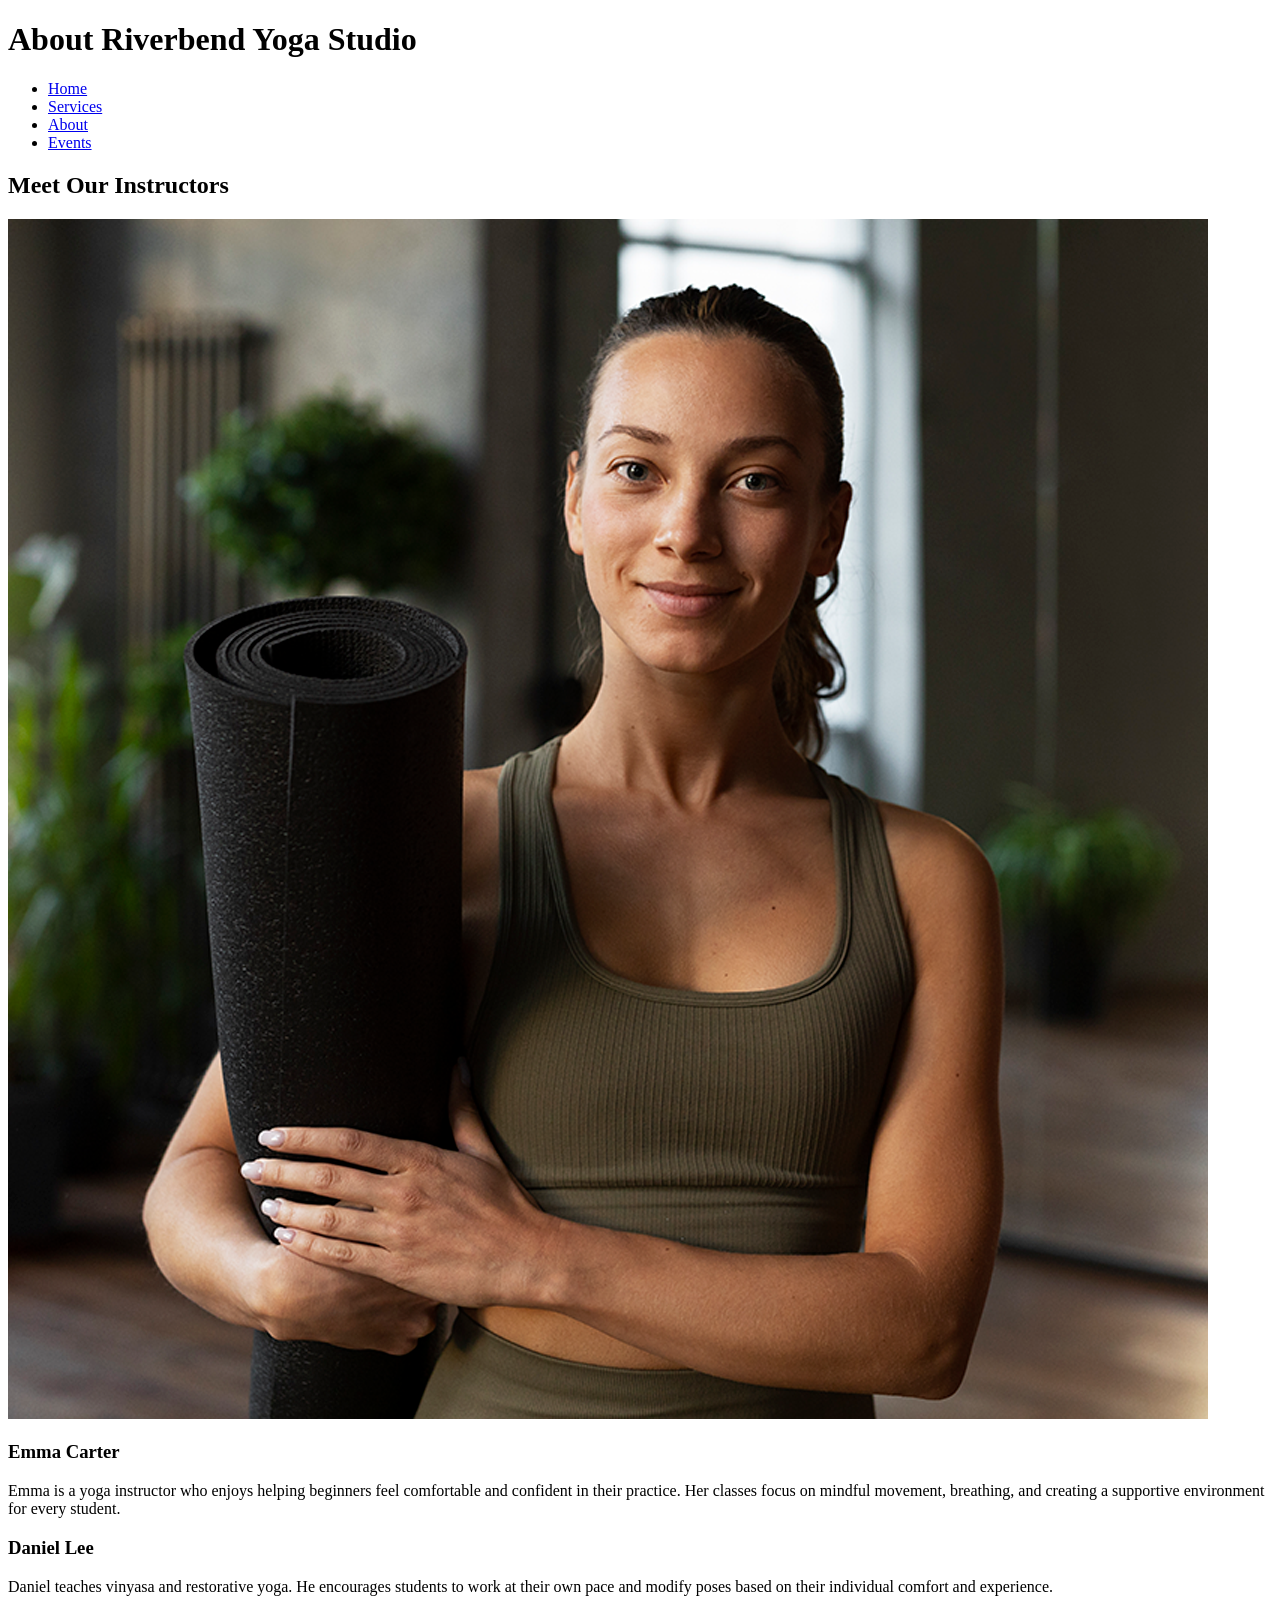
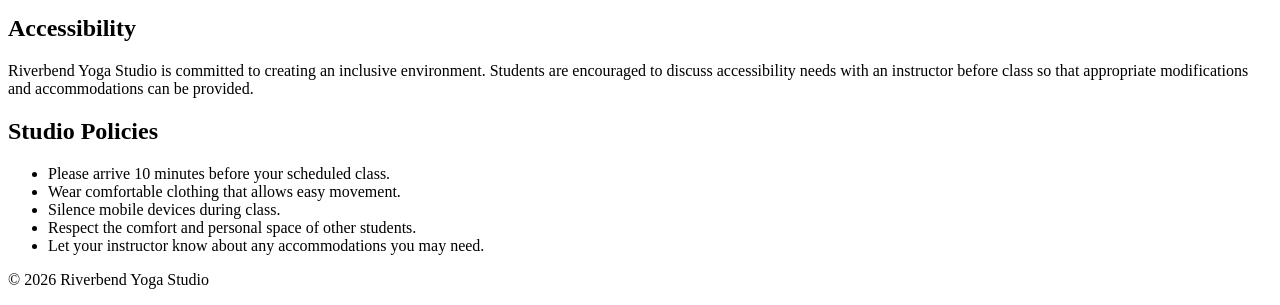
==== about.html @ 9c8d86f2 "Complete Riverbend Yoga website" ====
<!DOCTYPE html>
<html lang="en">
<head>
    <meta charset="UTF-8">
    <meta name="viewport" content="width=device-width, initial-scale=1.0">
    <title>Riverbend Yoga Studio | About</title>
</head>

<body>

<header>
    <h1>About Riverbend Yoga Studio</h1>

    <nav aria-label="Main navigation">
        <ul>
            <li><a href="index.html">Home</a></li>
            <li><a href="services.html">Services</a></li>
            <li><a href="about.html">About</a></li>
            <li><a href="events.html">Events</a></li>
        </ul>
    </nav>
</header>

<main>

    <section>
        <h2>Meet Our Instructors</h2>

        <img src="media/yoga-instructor_c.png"
             alt="Riverbend Yoga instructor welcoming students to the studio">

        <h3>Emma Carter</h3>
        <p>
            Emma is a yoga instructor who enjoys helping beginners
            feel comfortable and confident in their practice. Her
            classes focus on mindful movement, breathing, and creating
            a supportive environment for every student.
        </p>

        <h3>Daniel Lee</h3>
        <p>
            Daniel teaches vinyasa and restorative yoga. He encourages
            students to work at their own pace and modify poses based
            on their individual comfort and experience.
        </p>
    </section>

    <section>
        <h2>Accessibility</h2>

        <p>
            Riverbend Yoga Studio is committed to creating an inclusive
            environment. Students are encouraged to discuss accessibility
            needs with an instructor before class so that appropriate
            modifications and accommodations can be provided.
        </p>
    </section>

    <section>
        <h2>Studio Policies</h2>

        <ul>
            <li>Please arrive 10 minutes before your scheduled class.</li>
            <li>Wear comfortable clothing that allows easy movement.</li>
            <li>Silence mobile devices during class.</li>
            <li>Respect the comfort and personal space of other students.</li>
            <li>Let your instructor know about any accommodations you may need.</li>
        </ul>
    </section>

</main>

<footer>
    <p>&copy; 2026 Riverbend Yoga Studio</p>
</footer>

</body>
</html>
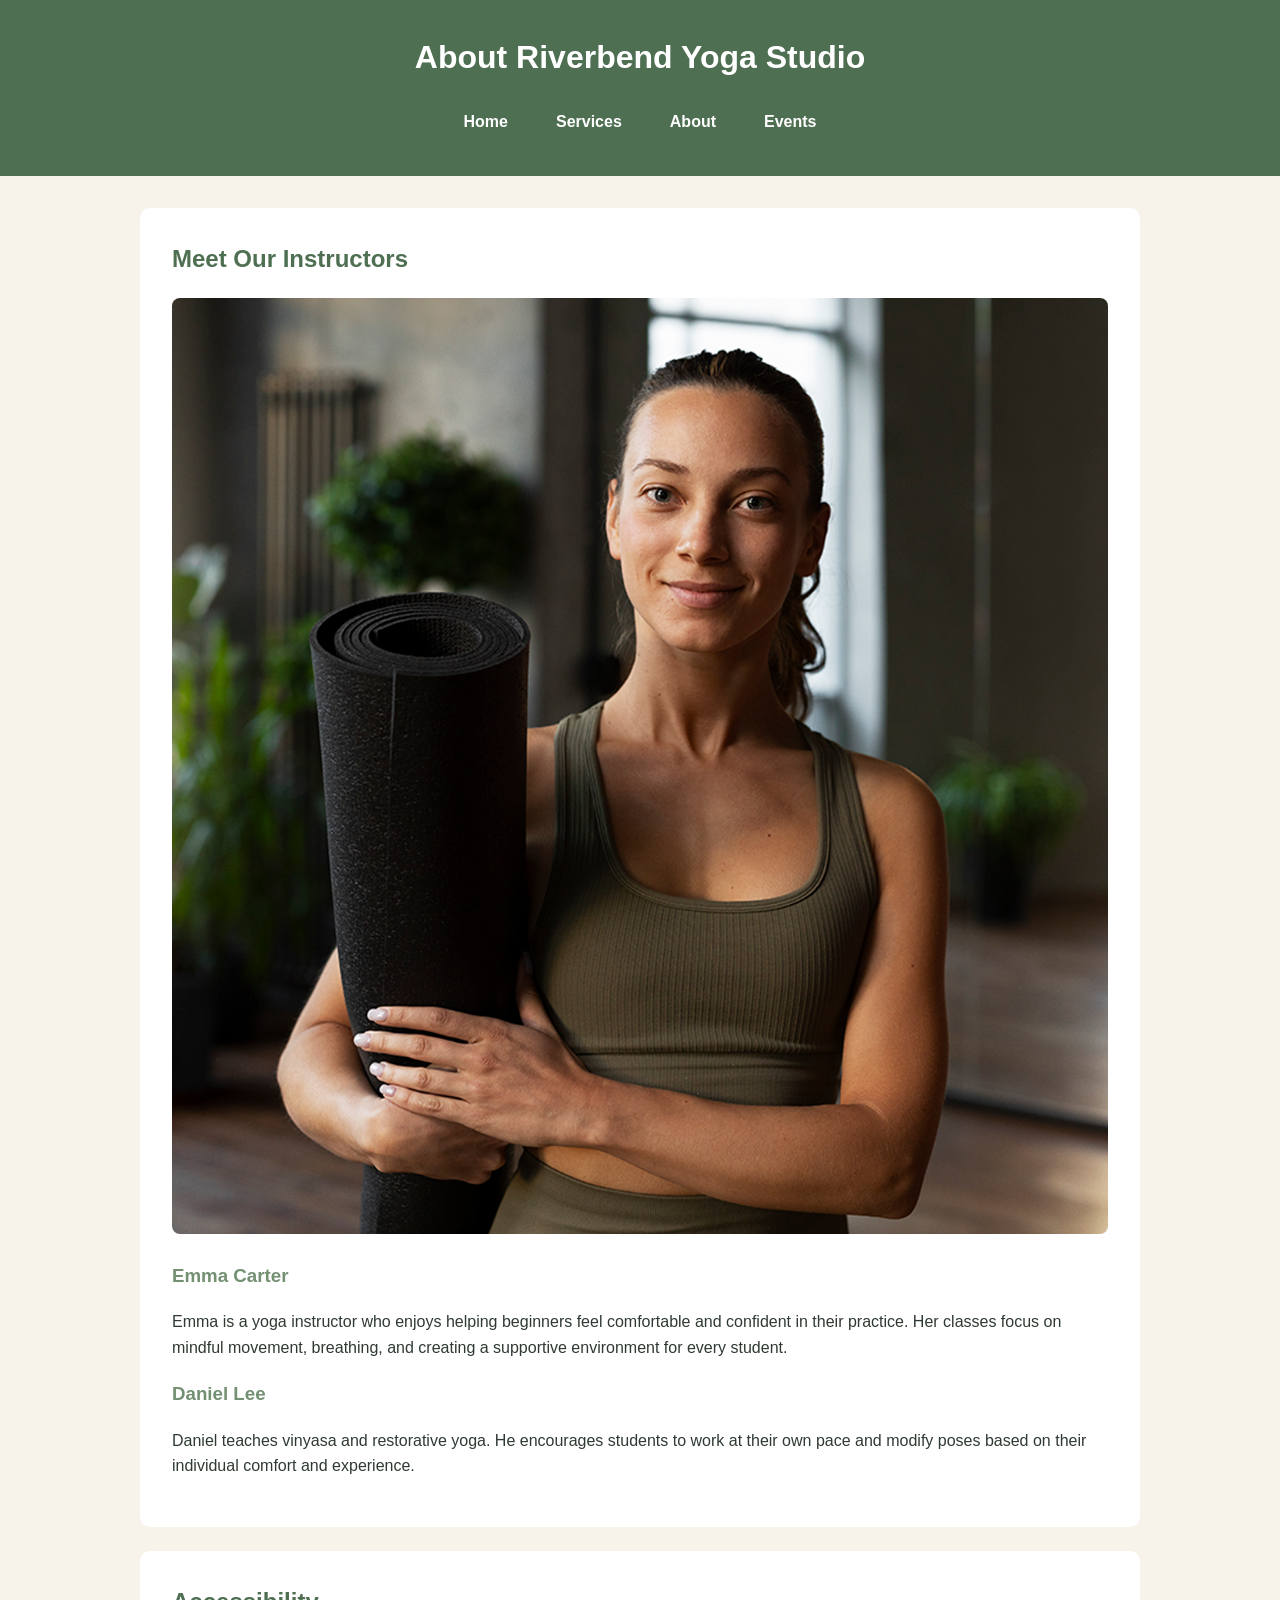
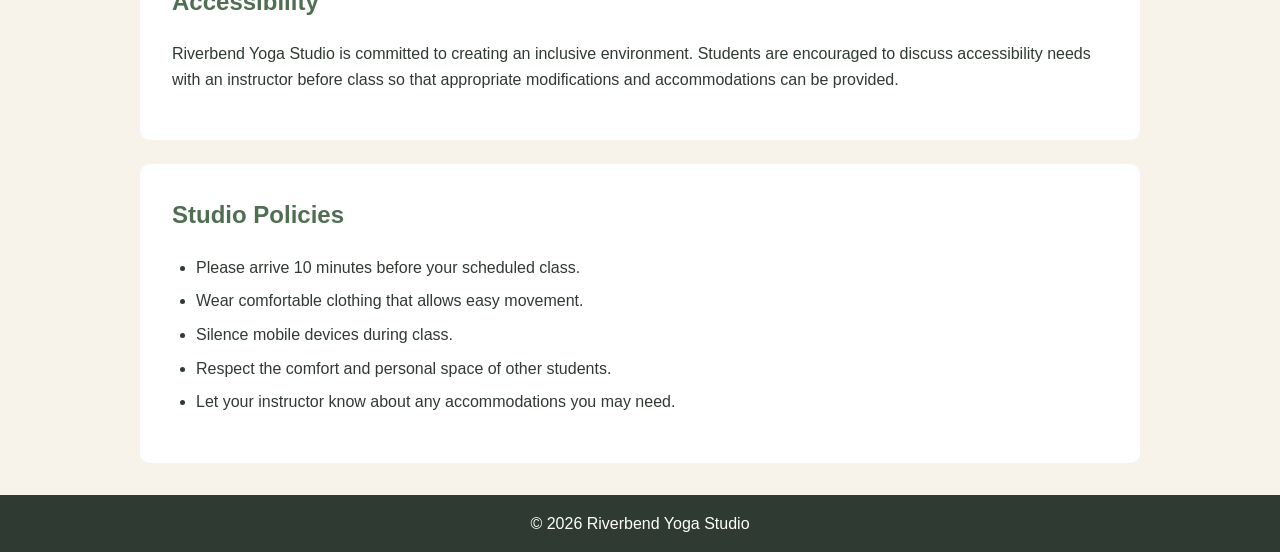
==== commit 214d0696: "Add responsive styling for Touchstone 3" ====
--- a/about.html
+++ b/about.html
@@ -4,6 +4,7 @@
     <meta charset="UTF-8">
     <meta name="viewport" content="width=device-width, initial-scale=1.0">
     <title>Riverbend Yoga Studio | About</title>
+    <link rel="stylesheet" href="styles.css">
 </head>
 
 <body>
--- a/styles.css
+++ b/styles.css
@@ -0,0 +1,217 @@
+/* Riverbend Yoga Studio
+   Touchstone 3 - Visual Design and Responsive Layout
+*/
+
+/* ---------- Base Styles ---------- */
+
+* {
+    box-sizing: border-box;
+}
+
+body {
+    margin: 0;
+    font-family: Arial, sans-serif;
+    background-color: #f7f3eb;
+    color: #2f3a32;
+    line-height: 1.6;
+}
+
+/* ---------- Header ---------- */
+
+header {
+    background-color: #4f6f52;
+    color: white;
+    padding: 1.5rem;
+    text-align: center;
+}
+
+header h1 {
+    margin: 0 0 1rem;
+}
+
+/* ---------- Navigation ---------- */
+
+nav ul {
+    list-style: none;
+    padding: 0;
+    margin: 0;
+
+    display: flex;
+    flex-direction: column;
+    gap: 0.5rem;
+}
+
+nav a {
+    display: block;
+    color: white;
+    text-decoration: none;
+    font-weight: bold;
+    padding: 0.6rem 1rem;
+    border-radius: 6px;
+}
+
+nav a:hover,
+nav a:focus {
+    background-color: #739072;
+    text-decoration: underline;
+}
+
+/* ---------- Main Content ---------- */
+
+main {
+    width: 90%;
+    max-width: 1000px;
+    margin: 2rem auto;
+}
+
+section {
+    background-color: white;
+    margin-bottom: 1.5rem;
+    padding: 1.5rem;
+    border-radius: 10px;
+}
+
+h2 {
+    color: #4f6f52;
+    margin-top: 0;
+}
+
+h3 {
+    color: #739072;
+}
+
+/* ---------- Images ---------- */
+
+img {
+    max-width: 100%;
+    height: auto;
+    border-radius: 8px;
+}
+
+figure {
+    margin: 1rem 0;
+}
+
+figcaption {
+    margin-top: 0.5rem;
+    font-style: italic;
+    color: #2f3a32;
+}
+
+/* ---------- Lists ---------- */
+
+main ul {
+    padding-left: 1.5rem;
+}
+
+main li {
+    margin-bottom: 0.5rem;
+}
+
+/* ---------- Audio ---------- */
+
+audio {
+    width: 100%;
+    max-width: 500px;
+}
+
+/* ---------- Forms ---------- */
+
+form {
+    display: flex;
+    flex-direction: column;
+    gap: 1rem;
+}
+
+fieldset {
+    border: 2px solid #739072;
+    border-radius: 8px;
+    padding: 1rem;
+}
+
+legend {
+    color: #4f6f52;
+    font-weight: bold;
+}
+
+label {
+    display: block;
+    margin-top: 0.75rem;
+    margin-bottom: 0.25rem;
+    font-weight: bold;
+}
+
+input,
+select,
+textarea {
+    width: 100%;
+    padding: 0.7rem;
+    border: 1px solid #739072;
+    border-radius: 5px;
+    font: inherit;
+}
+
+input[type="radio"],
+input[type="checkbox"] {
+    width: auto;
+}
+
+button,
+input[type="submit"] {
+    background-color: #4f6f52;
+    color: white;
+    border: none;
+    border-radius: 6px;
+    padding: 0.8rem 1.5rem;
+    font-size: 1rem;
+    font-weight: bold;
+    cursor: pointer;
+}
+
+button:hover,
+button:focus,
+input[type="submit"]:hover,
+input[type="submit"]:focus {
+    background-color: #739072;
+}
+
+/* ---------- Footer ---------- */
+
+footer {
+    background-color: #2f3a32;
+    color: white;
+    text-align: center;
+    padding: 1rem;
+    margin-top: 2rem;
+}
+
+footer p {
+    margin: 0;
+}
+
+/* ---------- Larger Screens ---------- */
+
+@media (min-width: 700px) {
+
+    header {
+        padding: 2rem;
+    }
+
+    nav ul {
+        flex-direction: row;
+        justify-content: center;
+        gap: 1rem;
+    }
+
+    main {
+        width: 85%;
+    }
+
+    section {
+        padding: 2rem;
+    }
+
+    form {
+        max-width: 700px;
+    }
+}
